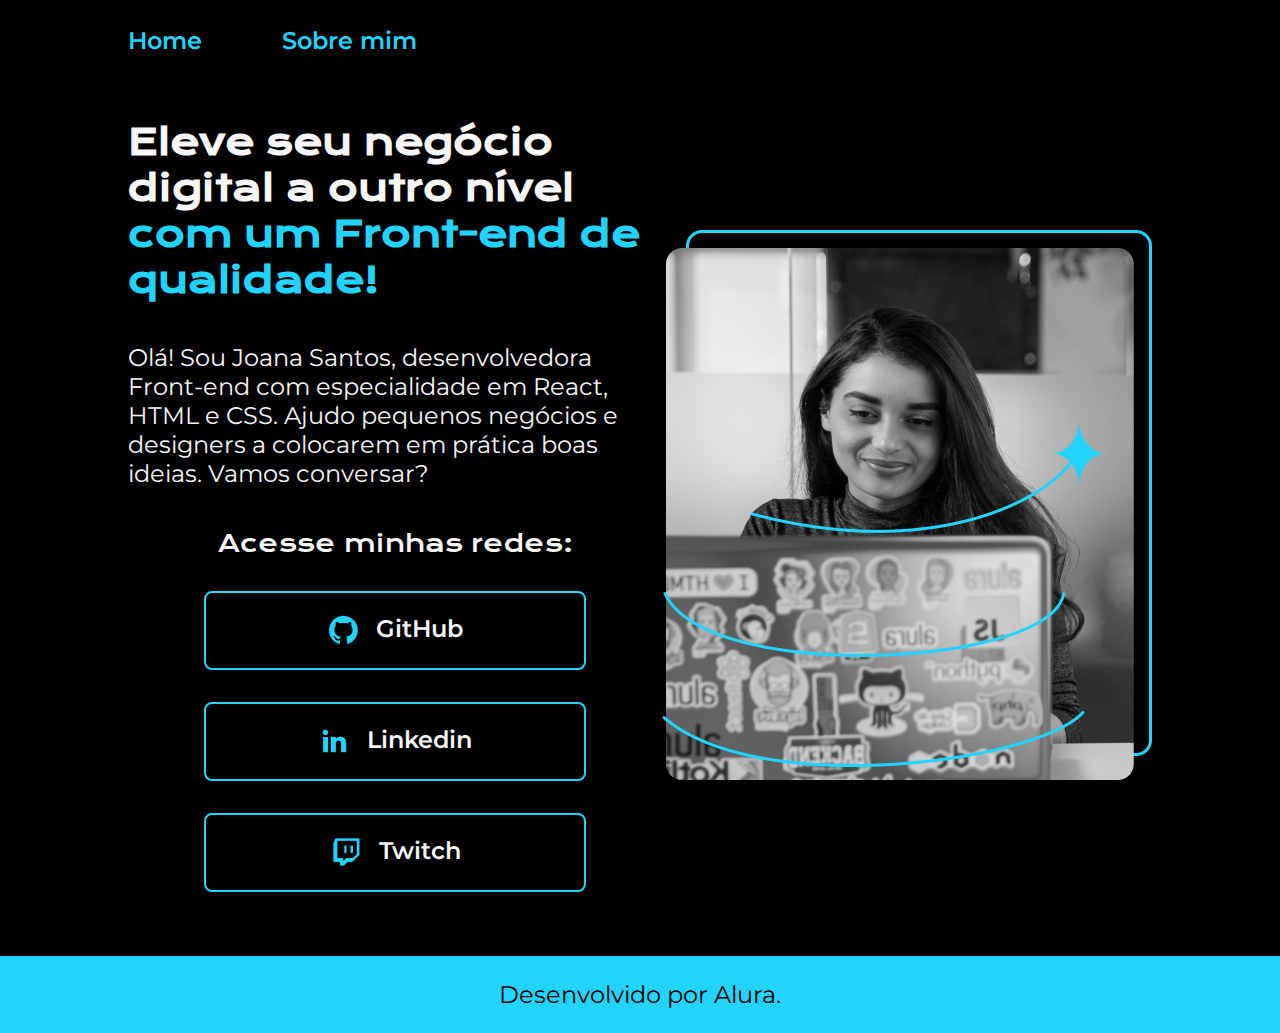
==== index.html @ 48a3958f "full project" ====
<!DOCTYPE html>
<html lang="pt-br">
<head>
    <meta charset="UTF-8">
    <meta http-equiv="X-UA-Compatible" content="IE=edge">
    <meta name="viewport" content="width=device-width, initial-scale=1.0">
    <title>Portfolio</title>
    <link rel="stylesheet" href="styles/style.css">
</head>
<body>
    <header class="cabecalho">
        <nav class="cabecalho__menu">
            <a class="cabecalho__menu__link" href="index.html">Home</a>
            <a class="cabecalho__menu__link" href="about.html">Sobre mim</a>
        </nav>
    </header>
    <main class="apresentacao">
        <section class="apresentacao__conteudo">
            <h1 class="apresentacao__conteudo__titulo">Eleve seu negócio digital a outro nível <strong class="titulo-destaque">com um Front-end de qualidade!</strong></h1>
            <p class="apresentacao__conteudo__paragrafo">Olá! Sou Joana Santos, desenvolvedora Front-end com especialidade em React, HTML e CSS.
                Ajudo pequenos negócios e designers a colocarem em prática boas ideias. Vamos conversar?
            </p>
            <div class="apresentacao__links">
                <h2 class="apresentacao__links__subtitulo">Acesse minhas redes:</h2>
                <a class="apresentacao__links__link" href="https://github.com/isaacdiniiz">
                    <img src="assets/github.png" alt="icone do github">
                    GitHub
                </a>
                <a class="apresentacao__links__link" href="https://linkedin.com/in/rafaellaballerini">
                    <img src="assets/linkedin.png" alt="icone do linkedin">
                    Linkedin
                </a>
                <a class="apresentacao__links__link" href="https://twitch.tv/guilimadev">
                    <img src="assets/twitch.png" alt="icone da twitch">
                    Twitch
                </a>
            </div>
        </section>
        <img src="assets/Imagem.png" alt="foto da joana santos programando">
    </main>
    <footer class="rodape">
        <p>Desenvolvido por Alura.</p>
    </footer>
</body>
</html>
---- styles/style.css ----
@import url('https://fonts.googleapis.com/css2?family=Krona+One&family=Montserrat:ital,wght@0,100..900;1,100..900&display=swap');

:root {
    --cor-primaria: #000000;
    --cor-secundaria: #f6f6f6;
    --cor-terciaria: #22d4fd;
    --cor-hover: #272727;

    --fonte-primaria: 'Krona One', sans-serif;
    --fonte-secundaria: 'Montserrat', sans-serif;
}

* {
    margin: 0;
    padding: 0;
}

body {
    box-sizing: border-box;
    background-color: var(--cor-primaria);
    color: var(--cor-secundaria);
}

.cabecalho {
    padding: 2% 0 0 10%;
}

.cabecalho__menu {
    display: flex;
    gap: 80px;
}

.cabecalho__menu__link {
    font-family: var(--fonte-secundaria);
    font-size: 24px;
    font-weight: 600;
    color: var(--cor-terciaria);
    text-decoration: none;
}

.apresentacao {
    padding: 5% 10%;
    display: flex;
    align-items: center;
    justify-content: space-between;
}

.apresentacao__conteudo {
    display: flex;
    flex-direction: column;
    gap: 40px;
    width: 615px;
}

.apresentacao__conteudo__titulo {
    font-size: 36px;
    font-family: var(--fonte-primaria);
}

.titulo-destaque {
    color: var(--cor-terciaria);
}

.apresentacao__conteudo__paragrafo {
    font-size: 24px;
    font-family: var(--fonte-secundaria);
}

.apresentacao__links {
    display: flex;
    flex-direction: column;
    justify-content: space-between;
    align-items: center;
    gap: 32px;
}

.apresentacao__links__subtitulo {
    font-family: var(--fonte-primaria);
    font-weight: 400;
    font-size: 24px;
}

.apresentacao__links__link {
    display: flex;
    justify-content: center;
    gap: 16px;
    width: 378px;
    text-align: center;
    border-radius: 8px;
    font-size: 24px;
    padding: 21.5px 0;
    text-decoration: none;
    color: var(--cor-secundaria);
    font-family: var(--fonte-secundaria);
    font-weight: 600;
    border: 2px solid var(--cor-terciaria);
}

.apresentacao__links__link:hover {
    cursor: pointer;
    background-color: var(--cor-hover);
}

.rodape {
    background-color: var(--cor-terciaria);
    color: var(--cor-primaria);
    padding: 24px;
    text-align: center;
    font-family: var(--fonte-secundaria);
    font-size: 24px;
    font-weight: 400;
}
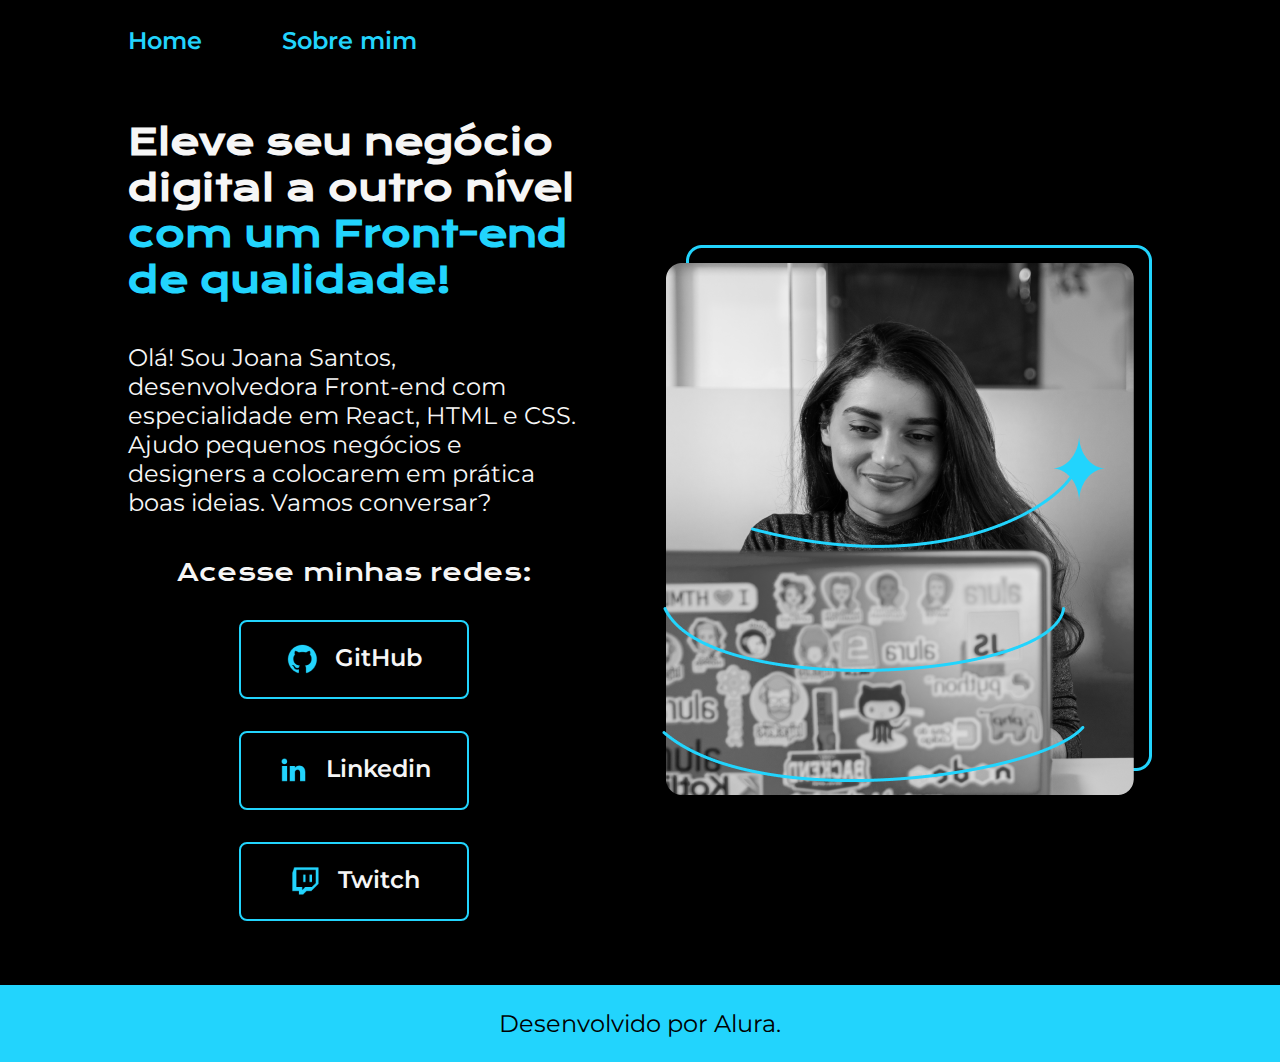
==== commit f315a589: "adding responsive design" ====
--- a/index.html
+++ b/index.html
@@ -22,21 +22,21 @@
             </p>
             <div class="apresentacao__links">
                 <h2 class="apresentacao__links__subtitulo">Acesse minhas redes:</h2>
-                <a class="apresentacao__links__link" href="https://github.com/isaacdiniiz">
-                    <img src="assets/github.png" alt="icone do github">
+                <a class="apresentacao__links__navegacao" href="https://github.com/isaacdiniiz">
+                <img src="assets/github.png" alt="icone do github">
                     GitHub
                 </a>
-                <a class="apresentacao__links__link" href="https://linkedin.com/in/rafaellaballerini">
+                <a class="apresentacao__links__navegacao" href="https://linkedin.com/in/rafaellaballerini">
                     <img src="assets/linkedin.png" alt="icone do linkedin">
                     Linkedin
                 </a>
-                <a class="apresentacao__links__link" href="https://twitch.tv/guilimadev">
+                <a class="apresentacao__links__navegacao" href="https://twitch.tv/guilimadev">
                     <img src="assets/twitch.png" alt="icone da twitch">
                     Twitch
                 </a>
             </div>
         </section>
-        <img src="assets/Imagem.png" alt="foto da joana santos programando">
+        <img class="apresentacao__imagem" src="assets/Imagem.png" alt="foto da joana santos programando">
     </main>
     <footer class="rodape">
         <p>Desenvolvido por Alura.</p>
--- a/styles/style.css
+++ b/styles/style.css
@@ -32,7 +32,7 @@
 
 .cabecalho__menu__link {
     font-family: var(--fonte-secundaria);
-    font-size: 24px;
+    font-size: 1.5rem;
     font-weight: 600;
     color: var(--cor-terciaria);
     text-decoration: none;
@@ -43,17 +43,18 @@
     display: flex;
     align-items: center;
     justify-content: space-between;
+    gap: 82px;
 }
 
 .apresentacao__conteudo {
     display: flex;
     flex-direction: column;
     gap: 40px;
-    width: 615px;
+    width: 50%;
 }
 
 .apresentacao__conteudo__titulo {
-    font-size: 36px;
+    font-size: 2.25rem;
     font-family: var(--fonte-primaria);
 }
 
@@ -62,7 +63,7 @@
 }
 
 .apresentacao__conteudo__paragrafo {
-    font-size: 24px;
+    font-size: 1.5rem;
     font-family: var(--fonte-secundaria);
 }
 
@@ -77,17 +78,17 @@
 .apresentacao__links__subtitulo {
     font-family: var(--fonte-primaria);
     font-weight: 400;
-    font-size: 24px;
+    font-size: 1.5rem;
 }
 
-.apresentacao__links__link {
+.apresentacao__links__navegacao {
     display: flex;
     justify-content: center;
     gap: 16px;
-    width: 378px;
+    width: 50%;
     text-align: center;
     border-radius: 8px;
-    font-size: 24px;
+    font-size: 1.5rem;
     padding: 21.5px 0;
     text-decoration: none;
     color: var(--cor-secundaria);
@@ -96,9 +97,13 @@
     border: 2px solid var(--cor-terciaria);
 }
 
-.apresentacao__links__link:hover {
+.apresentacao__links__navegacao:hover {
     cursor: pointer;
     background-color: var(--cor-hover);
+}
+
+.apresentacao__imagem {
+    width: 50%;
 }
 
 .rodape {
@@ -107,6 +112,25 @@
     padding: 24px;
     text-align: center;
     font-family: var(--fonte-secundaria);
-    font-size: 24px;
+    font-size: 1.5rem;
     font-weight: 400;
+}
+
+@media (max-width: 1023px) {
+    .cabecalho {
+        padding: 10%;
+    }
+
+    .cabecalho__menu {
+        justify-content: center;
+    }
+
+    .apresentacao {
+        flex-direction: column-reverse;
+        padding: 5%;
+    }
+
+    .apresentacao__conteudo {
+        width: auto;
+    }
 }